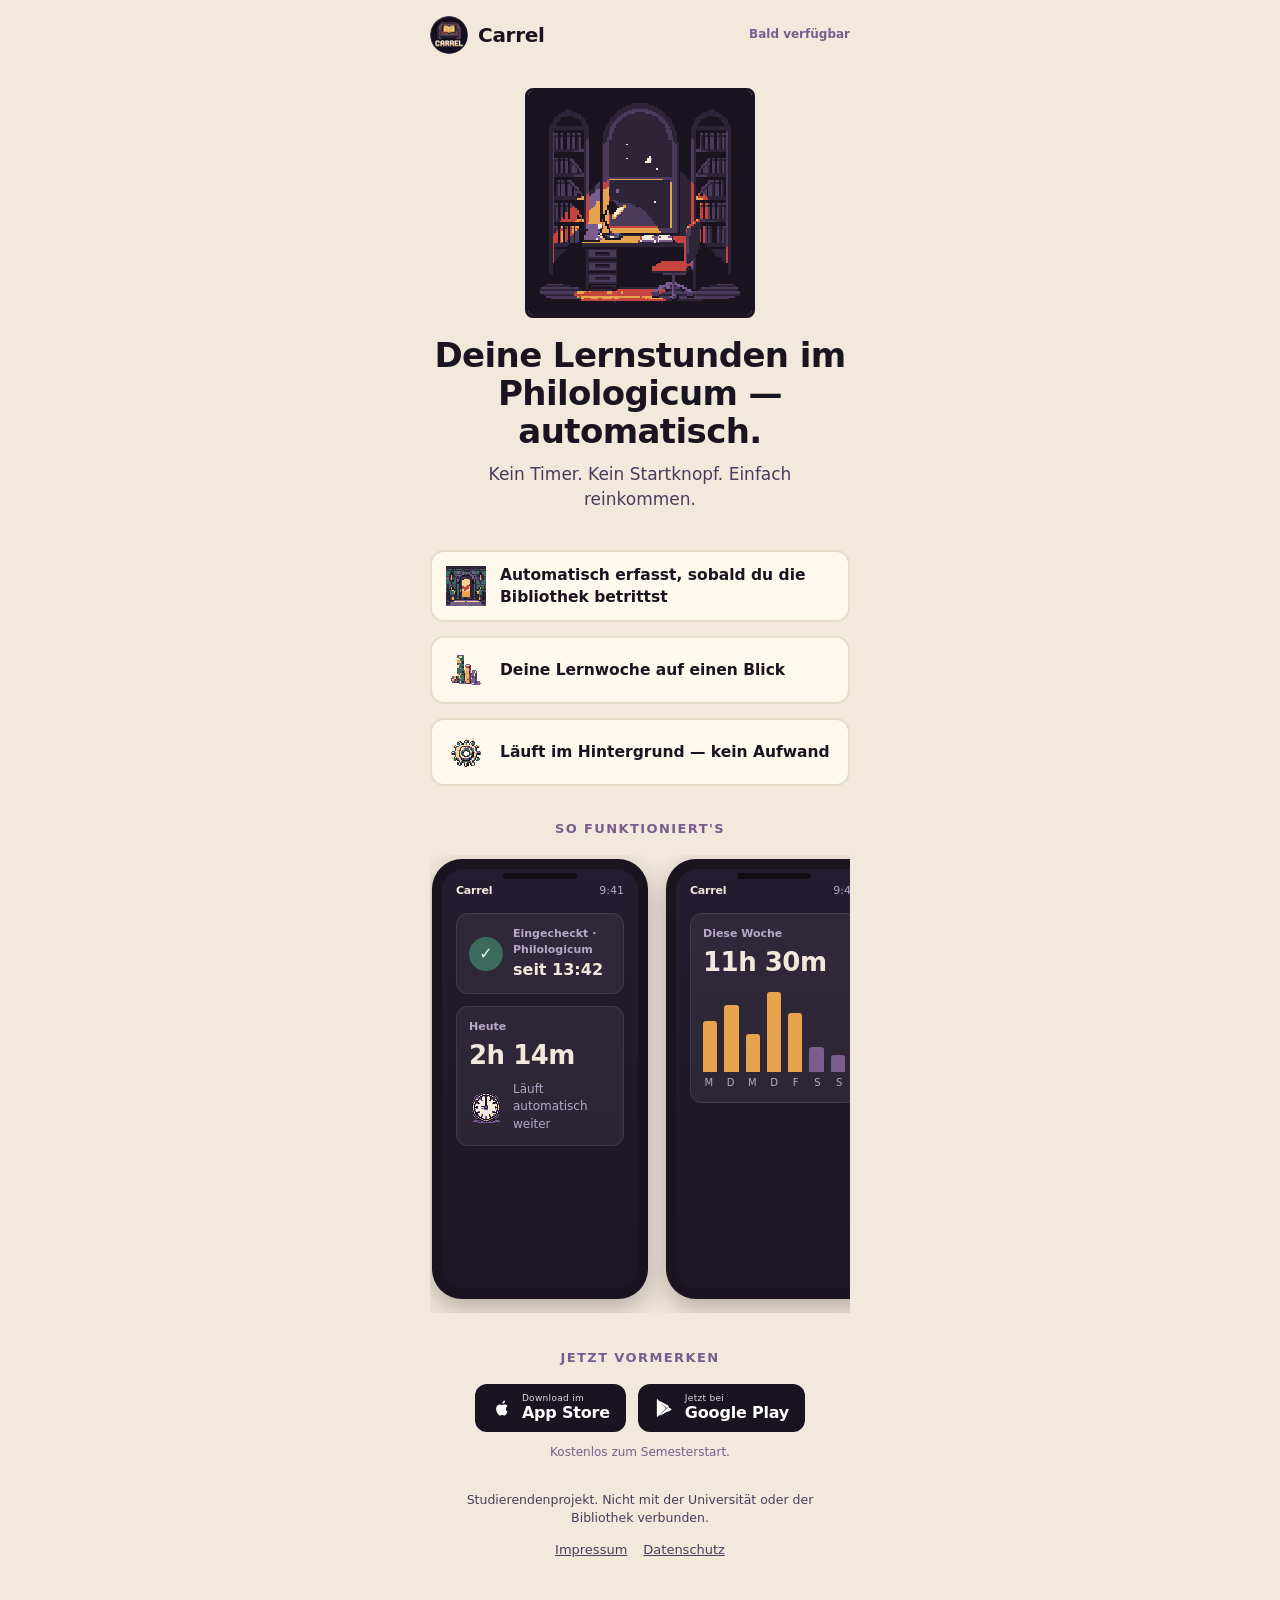
==== index.html @ 74a17eed "Carrel pretotype landing page" ====
<!DOCTYPE html>
<html lang="de">
<head>
<meta charset="utf-8">
<meta name="viewport" content="width=device-width, initial-scale=1, viewport-fit=cover">
<meta name="description" content="Carrel — deine Bibliothek, smarter. Bald verfügbar.">
<meta name="robots" content="noindex"><!-- pretotype: keep out of search -->
<title>Carrel</title>
<link rel="icon" href="assets/img/logo.png">
<link rel="stylesheet" href="assets/css/styles.css">
</head>
<body>
  <div class="wrap">
    <header class="top">
      <img id="logo" class="pixel" src="assets/img/logo.png" alt="">
      <span class="name" id="appName">Carrel</span>
      <span class="tag">Bald verfügbar</span>
    </header>

    <section class="hero">
      <img id="hero-art" class="art pixel" src="assets/img/hero-a.png" alt="">
      <h1 id="headline">&nbsp;</h1>
      <p class="sub" id="sub">&nbsp;</p>
    </section>

    <section class="benefits" id="benefits" aria-label="Vorteile"></section>

    <section class="shots">
      <h2>So funktioniert's</h2>
      <div class="phones" id="phones"></div>
    </section>

    <section class="dl">
      <h2 id="dlHeading">Jetzt vormerken</h2>
      <div class="badges">
        <button class="badge" data-store="ios" type="button" aria-label="Download im App Store">
          <svg viewBox="0 0 24 24" aria-hidden="true"><path d="M16.4 12.7c0-2 1.6-2.9 1.7-3-1-1.4-2.4-1.6-2.9-1.6-1.2-.1-2.4.7-3 .7-.6 0-1.6-.7-2.6-.7-1.3 0-2.6.8-3.3 2-1.4 2.4-.4 6 1 8 .7 1 1.4 2 2.4 2 1 0 1.3-.6 2.5-.6s1.5.6 2.5.6 1.7-1 2.3-2c.7-1.1 1-2.2 1-2.3-.1 0-2-.8-2-3.1zM14.6 6.3c.5-.7.9-1.6.8-2.5-.8 0-1.7.5-2.3 1.2-.5.6-.9 1.5-.8 2.4.9 0 1.8-.4 2.3-1.1z"/></svg>
          <span class="t"><small>Download im</small><b>App Store</b></span>
        </button>
        <button class="badge" data-store="android" type="button" aria-label="Bei Google Play">
          <svg viewBox="0 0 24 24" aria-hidden="true"><path d="M3.6 2.3c-.3.2-.5.6-.5 1.1v17.2c0 .5.2.9.5 1.1l.1.1L13 12.5v-.2L3.7 2.2l-.1.1zm12.1 13.5-2.3-2.3v-.2l2.3-2.3.1.1 2.7 1.6c.8.4.8 1.2 0 1.7l-2.8 1.4zM14 12.5l2.4 2.4-9 5.1c-.5.3-1 .3-1.4 0l8-7.5zm0-.2-8-7.5c.4-.3.9-.3 1.4 0l9 5.1L14 12.3z"/></svg>
          <span class="t"><small>Jetzt bei</small><b>Google Play</b></span>
        </button>
      </div>
      <p class="note">Kostenlos zum Semesterstart.</p>
    </section>

    <section class="reveal" id="reveal" hidden aria-live="polite">
      <h2 id="revealHead">&nbsp;</h2>
      <p class="body" id="revealBody">&nbsp;</p>
      <form class="form" id="form" novalidate>
        <input type="email" id="email" name="email" inputmode="email" autocomplete="email" required placeholder="deine@uni-mail.de">
        <label class="optin"><input type="checkbox" id="optin" name="optin"><span id="optinLabel"></span></label>
        <div class="err" id="emailErr" role="alert"></div>
        <button type="submit" id="emailBtn">Benachrichtige mich</button>
      </form>
      <div class="thanks" id="thanks"></div>
    </section>

    <footer>
      <p class="disc" id="disc">&nbsp;</p>
      <p class="links"><a href="impressum.html">Impressum</a><a href="datenschutz.html">Datenschutz</a></p>
    </footer>
  </div>

  <script src="assets/js/config.js"></script>
  <script src="assets/js/app.js"></script>
</body>
</html>
---- assets/css/styles.css ----
/* Carrel landing — mobile-first, 9-colour flyer palette, pixel-crisp */
:root{
  --ink:#1A1420; --plum:#2D2438; --violet2:#4A3B5C; --violet:#7A5C8F;
  --green:#3A6B5C; --red:#C4453F; --amber:#E8A44C; --cream2:#F5D491; --paper:#F2E9DC;
  --radius:14px; --maxw:460px;
}
*{box-sizing:border-box;margin:0;padding:0}
html{-webkit-text-size-adjust:100%}
body{
  font-family:system-ui,-apple-system,"Segoe UI",Roboto,Helvetica,Arial,sans-serif;
  background:var(--paper); color:var(--ink);
  line-height:1.45; -webkit-font-smoothing:antialiased;
}
img{max-width:100%;display:block;image-rendering:pixelated;image-rendering:crisp-edges}
a{color:var(--violet2)}
.wrap{max-width:var(--maxw);margin:0 auto;padding:0 20px}
.pixel{image-rendering:pixelated}

/* header */
.top{display:flex;align-items:center;gap:10px;padding:16px 0}
.top img{width:38px;height:38px;image-rendering:auto;border-radius:50%}
.top .name{font-weight:800;font-size:20px;letter-spacing:-.3px}
.top .tag{margin-left:auto;font-size:12px;color:var(--violet);font-weight:600}

/* hero */
.hero{text-align:center;padding:14px 0 8px}
.hero .art{width:200px;height:200px;margin:4px auto 18px;border:3px solid var(--ink);border-radius:8px}
h1{font-size:30px;line-height:1.12;letter-spacing:-.6px;font-weight:800;margin-bottom:12px}
.hero .sub{font-size:17px;color:var(--violet2);max-width:22em;margin:0 auto}

/* benefits */
.benefits{margin:30px 0 8px;display:flex;flex-direction:column;gap:14px}
.benefit{display:flex;align-items:center;gap:14px;background:#fff8ec;border:2px solid #e7dcc7;border-radius:var(--radius);padding:12px 14px}
.benefit .ic{width:40px;height:40px;flex:0 0 40px}
.benefit .ic img{width:40px;height:40px}
.benefit p{font-size:15.5px;font-weight:600}

/* screenshots */
.shots{margin:34px 0 8px}
.shots h2, .dl h2{font-size:13px;text-transform:uppercase;letter-spacing:1.4px;color:var(--violet);font-weight:800;text-align:center;margin-bottom:16px}
.phones{display:flex;gap:18px;overflow-x:auto;scroll-snap-type:x mandatory;padding:4px 2px 14px;-webkit-overflow-scrolling:touch}
.phones::-webkit-scrollbar{height:0}
.phone{scroll-snap-align:center;flex:0 0 216px;width:216px;height:440px;background:var(--ink);border-radius:30px;padding:10px;box-shadow:0 10px 26px rgba(26,20,32,.28);position:relative}
.phone::before{content:"";position:absolute;top:14px;left:50%;transform:translateX(-50%);width:74px;height:6px;background:#000;border-radius:6px;opacity:.55}
.screen{width:100%;height:100%;background:linear-gradient(180deg,#241c30,#1c1626);border-radius:22px;overflow:hidden;color:var(--paper);display:flex;flex-direction:column}
.sbar{display:flex;align-items:center;justify-content:space-between;padding:14px 14px 6px;font-size:11px;color:#b6a9c9}
.sbar .app{font-weight:800;color:var(--paper);letter-spacing:-.2px}
.screen .body{padding:8px 14px 14px;display:flex;flex-direction:column;gap:12px;flex:1}
.card{background:rgba(255,255,255,.06);border:1px solid rgba(255,255,255,.09);border-radius:12px;padding:12px}
.card .lbl{font-size:11px;color:#b6a9c9;font-weight:600}
.card .big{font-size:26px;font-weight:800;letter-spacing:-.5px;margin-top:2px}
.pill{display:inline-flex;align-items:center;gap:6px;font-size:11px;font-weight:700;padding:3px 8px;border-radius:999px}
.pill.ok{background:rgba(58,107,92,.3);color:#8fd3b8}
.pill.full{background:rgba(196,69,63,.28);color:#f0a09b}
.chk{width:34px;height:34px;flex:0 0 34px;border-radius:50%;background:var(--green);display:flex;align-items:center;justify-content:center;color:#eafff5;font-weight:900}
.row{display:flex;align-items:center;gap:10px}
.spr{width:34px;height:34px;image-rendering:pixelated}
/* mini weekly bars */
.bars{display:flex;align-items:flex-end;gap:7px;height:84px;margin-top:6px}
.bars i{flex:1;background:var(--amber);border-radius:3px 3px 0 0;display:block}
.bars i.q{background:var(--violet)}
/* floor list */
.floor{display:flex;align-items:center;gap:10px;font-size:13px}
.floor .meter{flex:1;height:8px;background:rgba(255,255,255,.12);border-radius:4px;overflow:hidden}
.floor .meter span{display:block;height:100%;background:var(--green)}
.floor .meter span.hot{background:var(--red)}
.floor .n{font-size:11px;color:#b6a9c9;min-width:64px;text-align:right}
/* gauge (occupancy) */
.gauge{display:flex;flex-direction:column;align-items:center;gap:4px}
.gauge svg{width:120px;height:66px}
.gauge .g-val{font-size:22px;font-weight:800;margin-top:-6px}
.ic-gauge{width:40px;height:40px}

/* download / store badges */
.dl{margin:36px 0 10px;text-align:center}
.badges{display:flex;gap:12px;justify-content:center;flex-wrap:wrap}
.badge{display:flex;align-items:center;gap:9px;background:var(--ink);color:#fff;border:none;border-radius:12px;padding:10px 16px;min-width:150px;cursor:pointer;text-decoration:none;font-family:inherit}
.badge:active{transform:translateY(1px)}
.badge svg{width:22px;height:22px;flex:0 0 22px;fill:#fff}
.badge .t{text-align:left;line-height:1.1}
.badge .t small{display:block;font-size:9px;letter-spacing:.3px;opacity:.85}
.badge .t b{font-size:16px;font-weight:700;letter-spacing:-.2px}
.dl .note{margin-top:12px;font-size:12px;color:var(--violet)}

/* reveal + email */
.reveal{margin:26px 0;background:var(--plum);color:var(--paper);border-radius:18px;padding:24px 20px;text-align:center}
.reveal[hidden]{display:none}
.reveal h2{font-size:22px;font-weight:800;margin-bottom:8px;color:var(--paper);text-transform:none;letter-spacing:-.3px}
.reveal p.body{font-size:15px;color:#d8cce6;max-width:26em;margin:0 auto 16px}
.form{display:flex;flex-direction:column;gap:12px;max-width:340px;margin:0 auto;text-align:left}
.form input[type=email]{width:100%;padding:13px 14px;border-radius:10px;border:2px solid #5b4d70;background:#1f1830;color:var(--paper);font-size:16px;font-family:inherit}
.form input[type=email]::placeholder{color:#8a7ca0}
.form .optin{display:flex;gap:10px;align-items:flex-start;font-size:13px;color:#d8cce6}
.form .optin input{margin-top:2px;width:18px;height:18px;flex:0 0 18px}
.form button{background:var(--amber);color:var(--ink);border:none;border-radius:10px;padding:13px 16px;font-size:16px;font-weight:800;cursor:pointer;font-family:inherit}
.form button:active{transform:translateY(1px)}
.form .err{color:#f0a09b;font-size:13px;display:none}
.thanks{display:none;font-size:16px;font-weight:700;color:#8fd3b8;padding:8px 0}

/* footer */
footer{margin:30px 0 40px;text-align:center;color:var(--violet2)}
footer .disc{font-size:12.5px;max-width:30em;margin:0 auto 10px}
footer .links a{margin:0 8px;font-size:13px;color:var(--violet2);text-decoration:underline}

@media (min-width:520px){
  h1{font-size:34px}
  .hero .art{width:230px;height:230px}
}
@media (prefers-reduced-motion:reduce){*{scroll-behavior:auto!important;transition:none!important}}

/* legal pages */
.legal{padding:8px 0 40px}
.legal h1{font-size:24px;margin:14px 0 16px}
.legal h2{font-size:16px;margin:20px 0 6px;color:var(--violet2)}
.legal p,.legal li{font-size:14px;color:var(--violet2);margin-bottom:8px}
.legal ul{padding-left:20px}
.legal .back{display:inline-block;margin:16px 0;font-size:14px}
.legal .ph{background:#f6ecd8;border:1px dashed #c9b58f;border-radius:4px;padding:0 4px}
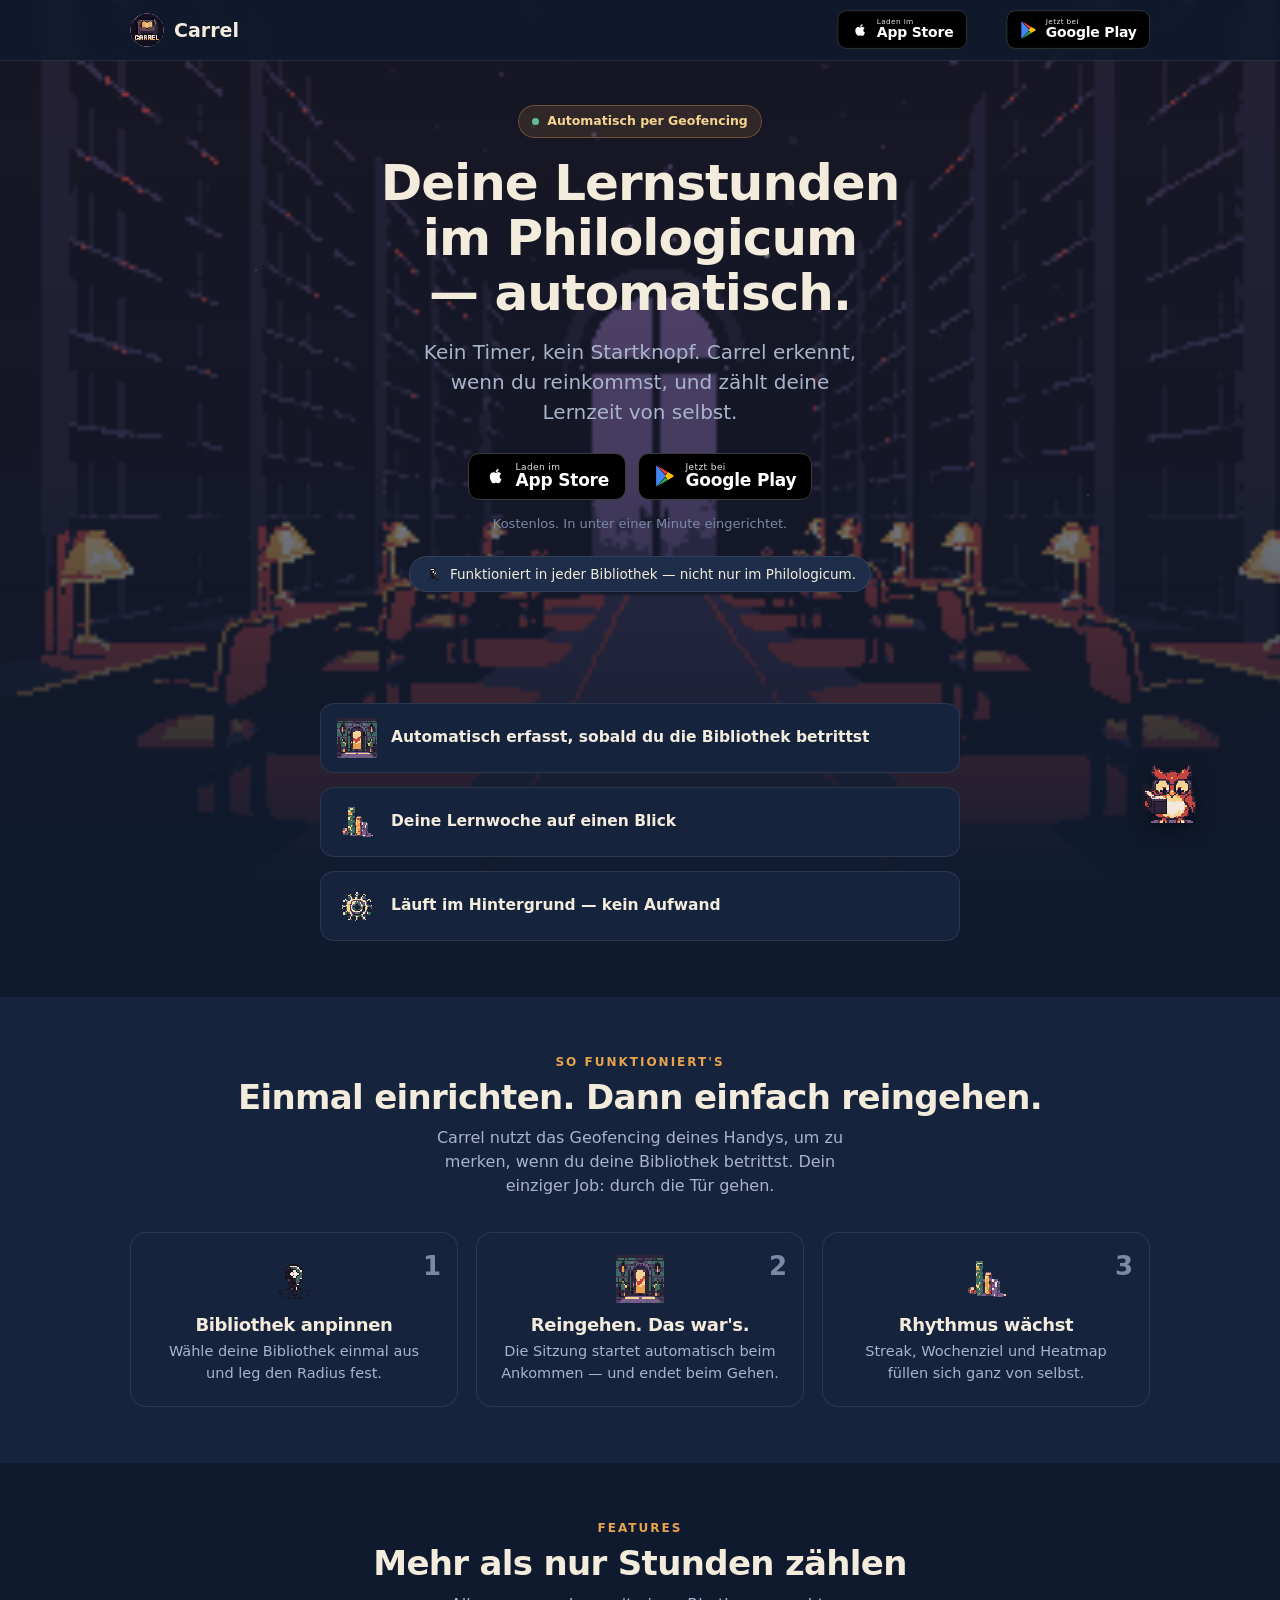
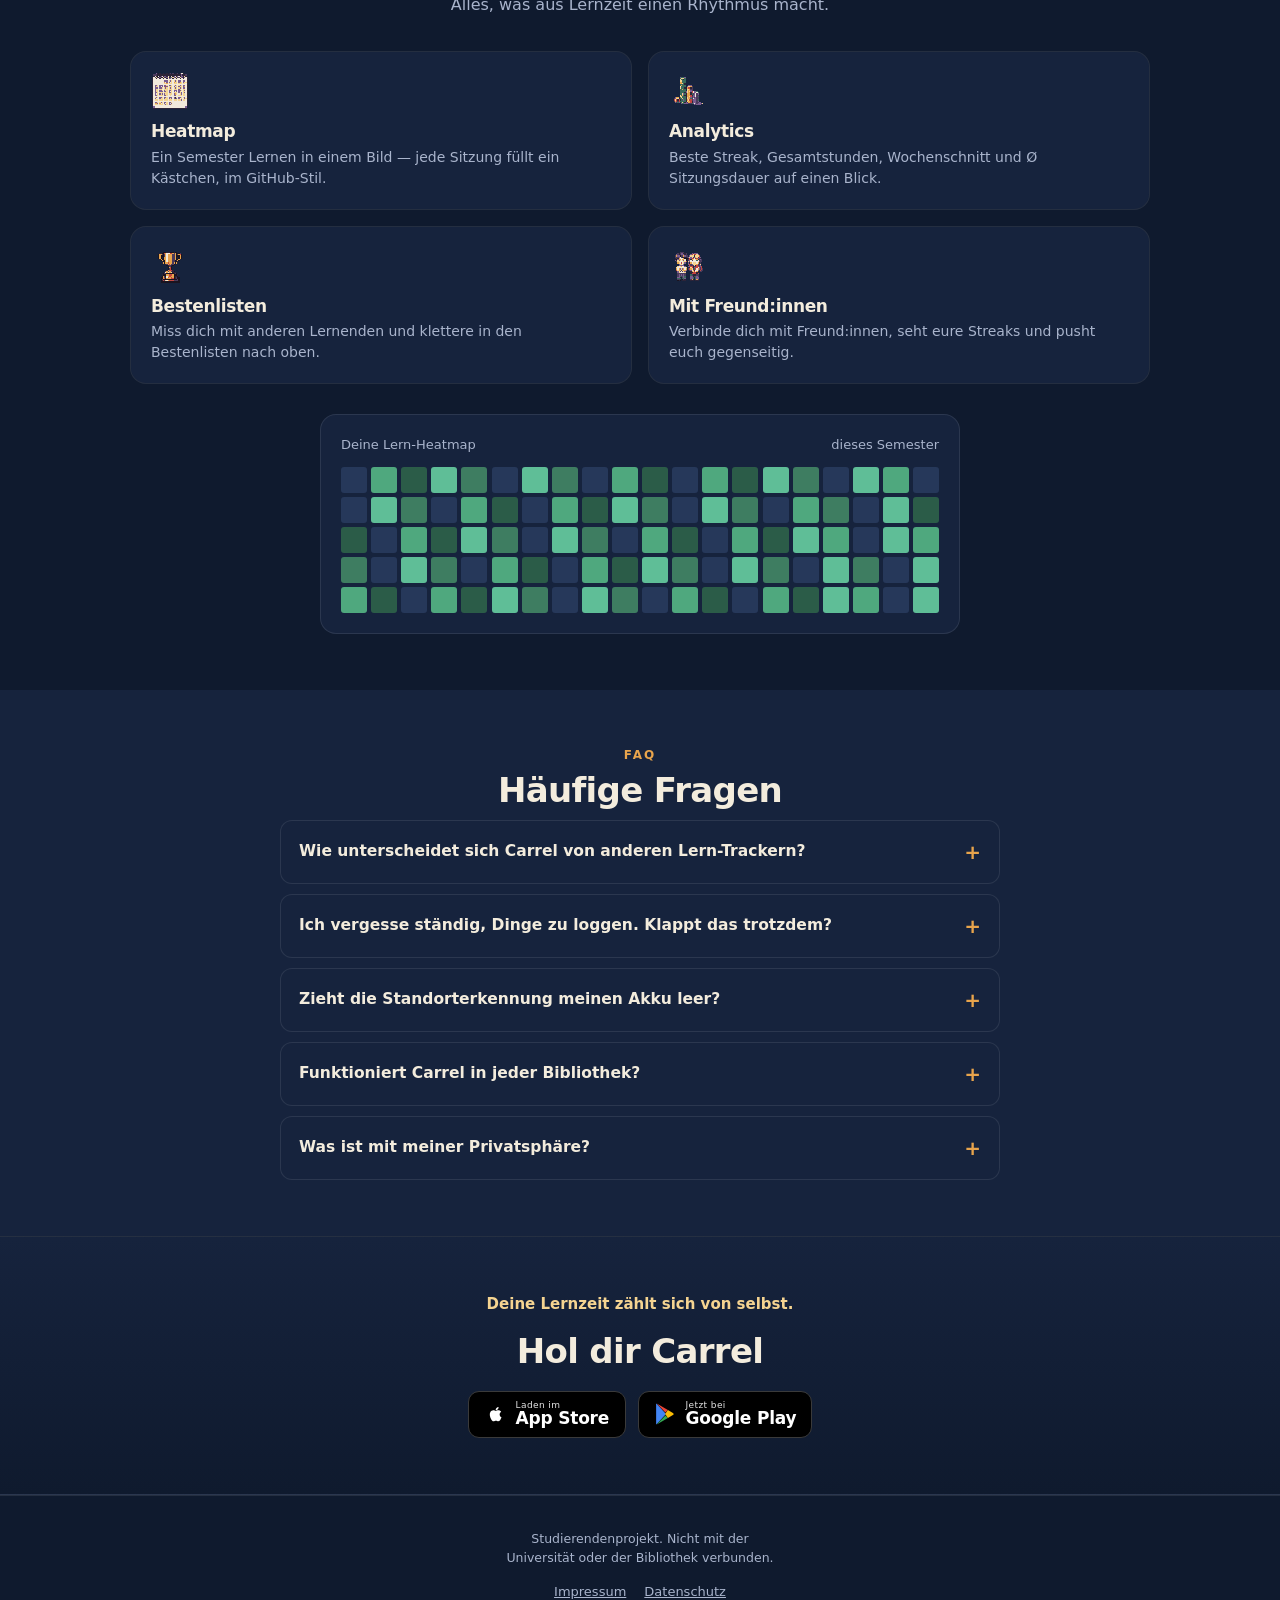
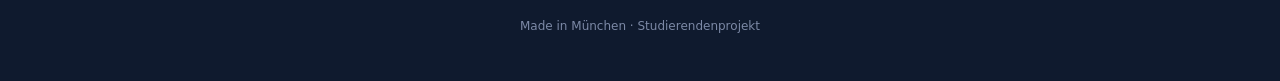
==== commit 5e3254ee: "update carrel page" ====
--- a/index.html
+++ b/index.html
@@ -3,64 +3,91 @@
 <head>
 <meta charset="utf-8">
 <meta name="viewport" content="width=device-width, initial-scale=1, viewport-fit=cover">
-<meta name="description" content="Carrel — deine Bibliothek, smarter. Bald verfügbar.">
-<meta name="robots" content="noindex"><!-- pretotype: keep out of search -->
-<title>Carrel</title>
+<meta name="description" content="Carrel — deine Lernzeit zählt sich von selbst. Automatisch per Geofencing, in jeder Bibliothek.">
+<meta name="theme-color" content="#0F1A2E">
+<meta name="robots" content="noindex">
+<title>Carrel — deine Lernzeit zählt sich von selbst</title>
 <link rel="icon" href="assets/img/logo.png">
 <link rel="stylesheet" href="assets/css/styles.css">
 </head>
 <body>
-  <div class="wrap">
-    <header class="top">
-      <img id="logo" class="pixel" src="assets/img/logo.png" alt="">
-      <span class="name" id="appName">Carrel</span>
-      <span class="tag">Bald verfügbar</span>
-    </header>
+  <nav class="nav">
+    <div class="nav-inner wrap">
+      <a class="brand" href="#top"><img id="logo" class="pixel" src="assets/img/logo.png" alt=""><span id="appName">Carrel</span></a>
+      <div class="badges"></div>
+    </div>
+  </nav>
 
-    <section class="hero">
-      <img id="hero-art" class="art pixel" src="assets/img/hero-a.png" alt="">
+  <main>
+  <header class="hero" id="top">
+    <div class="hero-bg"><img id="hero-bg-img" src="assets/img/philo-hero.png" alt=""></div>
+    <div class="stars"></div>
+    <img id="owl" class="owl pixel" src="assets/img/owl-anim.png" alt="">
+    <div class="hero-inner">
+      <span class="pill"><span class="dot"></span>Automatisch per Geofencing</span>
       <h1 id="headline">&nbsp;</h1>
       <p class="sub" id="sub">&nbsp;</p>
-    </section>
+      <div class="badges"></div>
+      <p class="dlnote" id="dlnote"></p>
+      <p class="everylib"><img class="pixel" src="assets/img/ic-geofence.png" alt=""><span id="everylib"></span></p>
+    </div>
+  </header>
 
-    <section class="benefits" id="benefits" aria-label="Vorteile"></section>
+  <section class="sec"><div class="wrap">
+    <div class="benefits" id="benefits"></div>
+  </div></section>
 
-    <section class="shots">
-      <h2>So funktioniert's</h2>
-      <div class="phones" id="phones"></div>
-    </section>
+  <section class="sec" style="background:var(--navy2)"><div class="wrap">
+    <p class="kicker">So funktioniert's</p>
+    <h2 id="howHead"></h2>
+    <p class="lead" id="howSub"></p>
+    <div class="steps" id="howSteps"></div>
+  </div></section>
 
-    <section class="dl">
-      <h2 id="dlHeading">Jetzt vormerken</h2>
-      <div class="badges">
-        <button class="badge" data-store="ios" type="button" aria-label="Download im App Store">
-          <svg viewBox="0 0 24 24" aria-hidden="true"><path d="M16.4 12.7c0-2 1.6-2.9 1.7-3-1-1.4-2.4-1.6-2.9-1.6-1.2-.1-2.4.7-3 .7-.6 0-1.6-.7-2.6-.7-1.3 0-2.6.8-3.3 2-1.4 2.4-.4 6 1 8 .7 1 1.4 2 2.4 2 1 0 1.3-.6 2.5-.6s1.5.6 2.5.6 1.7-1 2.3-2c.7-1.1 1-2.2 1-2.3-.1 0-2-.8-2-3.1zM14.6 6.3c.5-.7.9-1.6.8-2.5-.8 0-1.7.5-2.3 1.2-.5.6-.9 1.5-.8 2.4.9 0 1.8-.4 2.3-1.1z"/></svg>
-          <span class="t"><small>Download im</small><b>App Store</b></span>
-        </button>
-        <button class="badge" data-store="android" type="button" aria-label="Bei Google Play">
-          <svg viewBox="0 0 24 24" aria-hidden="true"><path d="M3.6 2.3c-.3.2-.5.6-.5 1.1v17.2c0 .5.2.9.5 1.1l.1.1L13 12.5v-.2L3.7 2.2l-.1.1zm12.1 13.5-2.3-2.3v-.2l2.3-2.3.1.1 2.7 1.6c.8.4.8 1.2 0 1.7l-2.8 1.4zM14 12.5l2.4 2.4-9 5.1c-.5.3-1 .3-1.4 0l8-7.5zm0-.2-8-7.5c.4-.3.9-.3 1.4 0l9 5.1L14 12.3z"/></svg>
-          <span class="t"><small>Jetzt bei</small><b>Google Play</b></span>
-        </button>
-      </div>
-      <p class="note">Kostenlos zum Semesterstart.</p>
-    </section>
+  <section class="sec"><div class="wrap">
+    <p class="kicker">Features</p>
+    <h2 id="featHead"></h2>
+    <p class="lead" id="featSub"></p>
+    <div class="feature-grid" id="featGrid"></div>
+    <div class="heatmap reveal-up">
+      <div class="hm-t"><span>Deine Lern-Heatmap</span><span>dieses Semester</span></div>
+      <div class="hm-grid" id="hmGrid"></div>
+    </div>
+  </div></section>
 
-    <section class="reveal" id="reveal" hidden aria-live="polite">
-      <h2 id="revealHead">&nbsp;</h2>
-      <p class="body" id="revealBody">&nbsp;</p>
+  <section class="sec" style="background:var(--navy2)"><div class="wrap">
+    <p class="kicker">FAQ</p>
+    <h2 id="faqHead"></h2>
+    <div class="faq-list" id="faqList"></div>
+  </div></section>
+
+  <section class="sec cta"><div class="wrap">
+    <p class="tag" id="ctaTag"></p>
+    <h2 id="ctaHead"></h2>
+    <div class="badges" style="margin-top:20px"></div>
+  </div></section>
+  </main>
+
+  <footer><div class="wrap">
+    <p class="disc" id="disc"></p>
+    <p class="links"><a href="impressum.html">Impressum</a><a href="datenschutz.html">Datenschutz</a></p>
+    <p class="built">Made in München · Studierendenprojekt</p>
+  </div></footer>
+
+  <div class="modal" id="modal" aria-hidden="true" role="dialog" aria-modal="true" aria-labelledby="revealHead" aria-describedby="revealBody">
+    <div class="card">
+      <button type="button" class="x" data-close aria-label="Schließen">✕</button>
+      <img id="m-owl" class="m-owl pixel" src="assets/img/owl-mascot.png" alt="">
+      <h2 id="revealHead"></h2>
+      <p class="body" id="revealBody"></p>
       <form class="form" id="form" novalidate>
-        <input type="email" id="email" name="email" inputmode="email" autocomplete="email" required placeholder="deine@uni-mail.de">
-        <label class="optin"><input type="checkbox" id="optin" name="optin"><span id="optinLabel"></span></label>
+        <input type="email" id="email" name="email" inputmode="email" autocomplete="email" required aria-label="E-Mail-Adresse" placeholder="deine@uni-mail.de">
+        <label class="optin"><input type="checkbox" id="optin"><span id="optinLabel"></span></label>
         <div class="err" id="emailErr" role="alert"></div>
-        <button type="submit" id="emailBtn">Benachrichtige mich</button>
+        <button type="submit" class="submit" id="emailBtn">Benachrichtige mich</button>
       </form>
       <div class="thanks" id="thanks"></div>
-    </section>
-
-    <footer>
-      <p class="disc" id="disc">&nbsp;</p>
-      <p class="links"><a href="impressum.html">Impressum</a><a href="datenschutz.html">Datenschutz</a></p>
-    </footer>
+    </div>
   </div>
 
   <script src="assets/js/config.js"></script>
--- a/assets/css/styles.css
+++ b/assets/css/styles.css
@@ -1,118 +1,157 @@
-/* Carrel landing — mobile-first, 9-colour flyer palette, pixel-crisp */
+/* Carrel landing — dark navy, warm lamplight accents, pixel-crisp, mobile-first */
 :root{
-  --ink:#1A1420; --plum:#2D2438; --violet2:#4A3B5C; --violet:#7A5C8F;
-  --green:#3A6B5C; --red:#C4453F; --amber:#E8A44C; --cream2:#F5D491; --paper:#F2E9DC;
-  --radius:14px; --maxw:460px;
+  --navy:#0F1A2E; --navy2:#16233D; --navy3:#1E2E4A; --navy4:#26385A;
+  --line:rgba(255,255,255,.09);
+  --ink:#F3ECDD; --muted:#A9B4CC; --faint:#7C89A6;
+  --amber:#E8A44C; --amber2:#F5D491; --green:#5FBE97; --red:#E8756E; --violet:#B79BD0;
+  --maxw:1060px; --radius:16px;
+  --shadow:0 14px 40px rgba(0,0,0,.35);
 }
 *{box-sizing:border-box;margin:0;padding:0}
-html{-webkit-text-size-adjust:100%}
+html{-webkit-text-size-adjust:100%;scroll-behavior:smooth}
 body{
   font-family:system-ui,-apple-system,"Segoe UI",Roboto,Helvetica,Arial,sans-serif;
-  background:var(--paper); color:var(--ink);
-  line-height:1.45; -webkit-font-smoothing:antialiased;
+  background:var(--navy); color:var(--ink); line-height:1.5; -webkit-font-smoothing:antialiased;
+  overflow-x:hidden;
 }
-img{max-width:100%;display:block;image-rendering:pixelated;image-rendering:crisp-edges}
-a{color:var(--violet2)}
-.wrap{max-width:var(--maxw);margin:0 auto;padding:0 20px}
-.pixel{image-rendering:pixelated}
+img{max-width:100%;display:block}
+.pixel{image-rendering:pixelated;image-rendering:crisp-edges}
+a{color:var(--amber2);text-decoration:none}
+.wrap{width:100%;max-width:var(--maxw);margin:0 auto;padding:0 20px}
+h1,h2,h3{letter-spacing:-.02em;line-height:1.1}
+section{position:relative}
 
-/* header */
-.top{display:flex;align-items:center;gap:10px;padding:16px 0}
-.top img{width:38px;height:38px;image-rendering:auto;border-radius:50%}
-.top .name{font-weight:800;font-size:20px;letter-spacing:-.3px}
-.top .tag{margin-left:auto;font-size:12px;color:var(--violet);font-weight:600}
+/* scroll reveal */
+.reveal-up{opacity:0;transform:translateY(18px);transition:opacity .6s ease,transform .6s ease}
+.reveal-up.in{opacity:1;transform:none}
+@media (prefers-reduced-motion:reduce){*{animation:none!important;transition:none!important;scroll-behavior:auto!important}.reveal-up{opacity:1;transform:none}.hm-grid i{opacity:1;transform:none}}
 
-/* hero */
-.hero{text-align:center;padding:14px 0 8px}
-.hero .art{width:200px;height:200px;margin:4px auto 18px;border:3px solid var(--ink);border-radius:8px}
-h1{font-size:30px;line-height:1.12;letter-spacing:-.6px;font-weight:800;margin-bottom:12px}
-.hero .sub{font-size:17px;color:var(--violet2);max-width:22em;margin:0 auto}
+/* ---------- nav ---------- */
+.nav{position:sticky;top:0;z-index:40;background:rgba(15,26,46,.82);backdrop-filter:blur(10px);border-bottom:1px solid var(--line)}
+.nav-inner{display:flex;align-items:center;gap:12px;height:60px}
+.brand{display:flex;align-items:center;gap:10px;color:var(--ink);font-weight:800;font-size:19px}
+.brand img{width:34px;height:34px;border-radius:50%}
+.nav .badges{margin-left:auto;display:flex;gap:8px}
+.nav .badge{transform:scale(.82);transform-origin:right center}
+@media(max-width:560px){.nav .badges{display:none}}
 
-/* benefits */
-.benefits{margin:30px 0 8px;display:flex;flex-direction:column;gap:14px}
-.benefit{display:flex;align-items:center;gap:14px;background:#fff8ec;border:2px solid #e7dcc7;border-radius:var(--radius);padding:12px 14px}
-.benefit .ic{width:40px;height:40px;flex:0 0 40px}
+/* ---------- store badges ---------- */
+.badges{display:flex;gap:12px;flex-wrap:wrap;justify-content:center}
+.badge{display:inline-flex;align-items:center;gap:10px;background:#000;color:#fff;border:1px solid #3a3a3a;
+  border-radius:11px;padding:9px 15px;min-width:158px;cursor:pointer;font-family:inherit;text-decoration:none;
+  transition:transform .15s ease,box-shadow .15s ease}
+.badge:hover{transform:translateY(-2px);box-shadow:0 10px 24px rgba(0,0,0,.4)}
+.badge:active{transform:translateY(0)}
+.badge .glyph{width:22px;height:26px;flex:0 0 22px}
+.badge .txt{text-align:left;line-height:1.05}
+.badge .txt small{display:block;font-size:9px;letter-spacing:.4px;opacity:.9;text-transform:none}
+.badge .txt b{font-size:17px;font-weight:600;letter-spacing:-.2px}
+
+/* ---------- hero ---------- */
+.hero{overflow:hidden;border-bottom:1px solid var(--line)}
+.hero-bg{position:absolute;inset:0;z-index:0}
+.hero-bg img{width:100%;height:100%;object-fit:cover;object-position:center;
+  animation:kenburns 26s ease-in-out infinite alternate}
+@keyframes kenburns{from{transform:scale(1.04)}to{transform:scale(1.14)}}
+.hero-bg::after{content:"";position:absolute;inset:0;
+  background:linear-gradient(180deg,rgba(15,26,46,.28) 0%,rgba(15,26,46,.5) 52%,var(--navy) 100%)}
+.stars{position:absolute;inset:0;z-index:1;pointer-events:none;opacity:.7;
+  background-image:radial-gradient(1.5px 1.5px at 20% 30%,#fff5,transparent),radial-gradient(1.5px 1.5px at 70% 20%,#fff6,transparent),radial-gradient(1px 1px at 45% 65%,#fff4,transparent),radial-gradient(1.5px 1.5px at 85% 55%,#fff5,transparent),radial-gradient(1px 1px at 32% 80%,#fff3,transparent);
+  animation:twinkle 5s ease-in-out infinite alternate}
+@keyframes twinkle{from{opacity:.4}to{opacity:.85}}
+.hero-inner{position:relative;z-index:2;text-align:center;padding:44px 20px 54px;max-width:760px;margin:0 auto}
+.pill{display:inline-flex;align-items:center;gap:8px;font-size:12.5px;font-weight:700;color:var(--amber2);
+  background:rgba(232,164,76,.12);border:1px solid rgba(232,164,76,.32);border-radius:999px;padding:6px 13px;margin-bottom:18px}
+.pill .dot{width:7px;height:7px;border-radius:50%;background:var(--green);box-shadow:0 0 0 0 rgba(95,190,151,.6);animation:ping 2s infinite}
+@keyframes ping{0%{box-shadow:0 0 0 0 rgba(95,190,151,.5)}70%{box-shadow:0 0 0 7px rgba(95,190,151,0)}100%{box-shadow:0 0 0 0 rgba(95,190,151,0)}}
+.hero h1{font-size:clamp(30px,7vw,50px);font-weight:800;margin-bottom:16px;text-wrap:balance}
+.hero .sub{font-size:clamp(16px,2.6vw,20px);color:var(--muted);max-width:34ch;margin:0 auto 26px}
+.hero .badges{margin-bottom:14px}
+.dlnote{font-size:13px;color:var(--faint);margin-bottom:22px}
+.everylib{display:inline-flex;align-items:center;gap:8px;font-size:13.5px;color:var(--ink);
+  background:var(--navy3);border:1px solid var(--line);border-radius:999px;padding:7px 14px}
+.everylib img{width:18px;height:18px}
+.owl{position:absolute;right:6%;bottom:8%;width:66px;z-index:2;animation:bob 3.6s ease-in-out infinite;filter:drop-shadow(0 6px 10px rgba(0,0,0,.5))}
+@keyframes bob{0%,100%{transform:translateY(0) rotate(-2deg)}50%{transform:translateY(-9px) rotate(2deg)}}
+@media(max-width:640px){.owl{width:48px;right:4%;bottom:auto;top:70px}}
+
+/* ---------- section shell ---------- */
+.sec{padding:56px 0}
+.sec h2{font-size:clamp(24px,4.5vw,34px);font-weight:800;text-align:center;margin-bottom:10px}
+.sec .lead{text-align:center;color:var(--muted);max-width:44ch;margin:0 auto 34px;font-size:16px}
+.kicker{text-align:center;text-transform:uppercase;letter-spacing:2px;font-size:12px;font-weight:800;color:var(--amber);margin-bottom:8px}
+
+/* variant benefits strip */
+.benefits{display:grid;gap:14px;grid-template-columns:1fr;max-width:640px;margin:0 auto}
+.benefit{display:flex;align-items:center;gap:14px;background:var(--navy2);border:1px solid var(--line);border-radius:14px;padding:14px 16px}
+.benefit .ic{width:40px;height:40px;flex:0 0 40px;display:flex;align-items:center;justify-content:center}
 .benefit .ic img{width:40px;height:40px}
-.benefit p{font-size:15.5px;font-weight:600}
+.benefit p{font-weight:600;font-size:15.5px}
+.ic-gauge{width:40px;height:22px}
 
-/* screenshots */
-.shots{margin:34px 0 8px}
-.shots h2, .dl h2{font-size:13px;text-transform:uppercase;letter-spacing:1.4px;color:var(--violet);font-weight:800;text-align:center;margin-bottom:16px}
-.phones{display:flex;gap:18px;overflow-x:auto;scroll-snap-type:x mandatory;padding:4px 2px 14px;-webkit-overflow-scrolling:touch}
-.phones::-webkit-scrollbar{height:0}
-.phone{scroll-snap-align:center;flex:0 0 216px;width:216px;height:440px;background:var(--ink);border-radius:30px;padding:10px;box-shadow:0 10px 26px rgba(26,20,32,.28);position:relative}
-.phone::before{content:"";position:absolute;top:14px;left:50%;transform:translateX(-50%);width:74px;height:6px;background:#000;border-radius:6px;opacity:.55}
-.screen{width:100%;height:100%;background:linear-gradient(180deg,#241c30,#1c1626);border-radius:22px;overflow:hidden;color:var(--paper);display:flex;flex-direction:column}
-.sbar{display:flex;align-items:center;justify-content:space-between;padding:14px 14px 6px;font-size:11px;color:#b6a9c9}
-.sbar .app{font-weight:800;color:var(--paper);letter-spacing:-.2px}
-.screen .body{padding:8px 14px 14px;display:flex;flex-direction:column;gap:12px;flex:1}
-.card{background:rgba(255,255,255,.06);border:1px solid rgba(255,255,255,.09);border-radius:12px;padding:12px}
-.card .lbl{font-size:11px;color:#b6a9c9;font-weight:600}
-.card .big{font-size:26px;font-weight:800;letter-spacing:-.5px;margin-top:2px}
-.pill{display:inline-flex;align-items:center;gap:6px;font-size:11px;font-weight:700;padding:3px 8px;border-radius:999px}
-.pill.ok{background:rgba(58,107,92,.3);color:#8fd3b8}
-.pill.full{background:rgba(196,69,63,.28);color:#f0a09b}
-.chk{width:34px;height:34px;flex:0 0 34px;border-radius:50%;background:var(--green);display:flex;align-items:center;justify-content:center;color:#eafff5;font-weight:900}
-.row{display:flex;align-items:center;gap:10px}
-.spr{width:34px;height:34px;image-rendering:pixelated}
-/* mini weekly bars */
-.bars{display:flex;align-items:flex-end;gap:7px;height:84px;margin-top:6px}
-.bars i{flex:1;background:var(--amber);border-radius:3px 3px 0 0;display:block}
-.bars i.q{background:var(--violet)}
-/* floor list */
-.floor{display:flex;align-items:center;gap:10px;font-size:13px}
-.floor .meter{flex:1;height:8px;background:rgba(255,255,255,.12);border-radius:4px;overflow:hidden}
-.floor .meter span{display:block;height:100%;background:var(--green)}
-.floor .meter span.hot{background:var(--red)}
-.floor .n{font-size:11px;color:#b6a9c9;min-width:64px;text-align:right}
-/* gauge (occupancy) */
-.gauge{display:flex;flex-direction:column;align-items:center;gap:4px}
-.gauge svg{width:120px;height:66px}
-.gauge .g-val{font-size:22px;font-weight:800;margin-top:-6px}
-.ic-gauge{width:40px;height:40px}
+/* how it works */
+.steps{display:grid;gap:18px;grid-template-columns:1fr}
+.step{background:var(--navy2);border:1px solid var(--line);border-radius:var(--radius);padding:22px;text-align:center;position:relative}
+.step .n{position:absolute;top:14px;right:16px;font-weight:800;color:var(--faint);font-size:26px}
+.step img{width:48px;height:48px;margin:0 auto 12px}
+.step h3{font-size:18px;margin-bottom:6px}
+.step p{color:var(--muted);font-size:14.5px}
+@media(min-width:760px){.steps{grid-template-columns:repeat(3,1fr)}}
 
-/* download / store badges */
-.dl{margin:36px 0 10px;text-align:center}
-.badges{display:flex;gap:12px;justify-content:center;flex-wrap:wrap}
-.badge{display:flex;align-items:center;gap:9px;background:var(--ink);color:#fff;border:none;border-radius:12px;padding:10px 16px;min-width:150px;cursor:pointer;text-decoration:none;font-family:inherit}
-.badge:active{transform:translateY(1px)}
-.badge svg{width:22px;height:22px;flex:0 0 22px;fill:#fff}
-.badge .t{text-align:left;line-height:1.1}
-.badge .t small{display:block;font-size:9px;letter-spacing:.3px;opacity:.85}
-.badge .t b{font-size:16px;font-weight:700;letter-spacing:-.2px}
-.dl .note{margin-top:12px;font-size:12px;color:var(--violet)}
+/* features */
+.feature-grid{display:grid;gap:16px;grid-template-columns:1fr 1fr}
+.feature{background:linear-gradient(180deg,var(--navy2),var(--navy2)) padding-box;border:1px solid var(--line);border-radius:var(--radius);padding:20px}
+.feature img{width:38px;height:38px;margin-bottom:12px}
+.feature h3{font-size:17px;margin-bottom:6px}
+.feature p{color:var(--muted);font-size:14px}
+@media(max-width:520px){.feature-grid{grid-template-columns:1fr}}
+/* github-style heatmap demo */
+.heatmap{max-width:640px;margin:30px auto 0;background:var(--navy2);border:1px solid var(--line);border-radius:var(--radius);padding:20px}
+.heatmap .hm-t{font-size:13px;color:var(--muted);margin-bottom:12px;display:flex;justify-content:space-between}
+.hm-grid{display:grid;grid-template-columns:repeat(20,1fr);gap:4px}
+.hm-grid i{aspect-ratio:1;border-radius:3px;background:var(--navy4);opacity:0;transform:scale(.4);animation:pop .5s forwards}
+@keyframes pop{to{opacity:1;transform:none}}
+.hm-grid i.l1{background:#2b5c48}.hm-grid i.l2{background:#3e7d61}.hm-grid i.l3{background:#4fa87e}.hm-grid i.l4{background:var(--green)}
 
-/* reveal + email */
-.reveal{margin:26px 0;background:var(--plum);color:var(--paper);border-radius:18px;padding:24px 20px;text-align:center}
-.reveal[hidden]{display:none}
-.reveal h2{font-size:22px;font-weight:800;margin-bottom:8px;color:var(--paper);text-transform:none;letter-spacing:-.3px}
-.reveal p.body{font-size:15px;color:#d8cce6;max-width:26em;margin:0 auto 16px}
-.form{display:flex;flex-direction:column;gap:12px;max-width:340px;margin:0 auto;text-align:left}
-.form input[type=email]{width:100%;padding:13px 14px;border-radius:10px;border:2px solid #5b4d70;background:#1f1830;color:var(--paper);font-size:16px;font-family:inherit}
-.form input[type=email]::placeholder{color:#8a7ca0}
-.form .optin{display:flex;gap:10px;align-items:flex-start;font-size:13px;color:#d8cce6}
-.form .optin input{margin-top:2px;width:18px;height:18px;flex:0 0 18px}
-.form button{background:var(--amber);color:var(--ink);border:none;border-radius:10px;padding:13px 16px;font-size:16px;font-weight:800;cursor:pointer;font-family:inherit}
-.form button:active{transform:translateY(1px)}
-.form .err{color:#f0a09b;font-size:13px;display:none}
-.thanks{display:none;font-size:16px;font-weight:700;color:#8fd3b8;padding:8px 0}
+/* faq */
+.faq-list{max-width:720px;margin:0 auto;display:flex;flex-direction:column;gap:10px}
+.qa{background:var(--navy2);border:1px solid var(--line);border-radius:12px;overflow:hidden}
+.qa button{width:100%;text-align:left;background:none;border:none;color:var(--ink);font:inherit;font-weight:700;font-size:15.5px;
+  padding:16px 18px;cursor:pointer;display:flex;justify-content:space-between;gap:12px;align-items:center}
+.qa .plus{color:var(--amber);font-size:20px;transition:transform .2s ease;flex:0 0 auto}
+.qa button[aria-expanded="true"] .plus{transform:rotate(45deg)}
+.qa .a{max-height:0;overflow:hidden;transition:max-height .3s ease}
+.qa .a p{padding:0 18px 16px;color:var(--muted);font-size:14.5px}
+
+/* cta band */
+.cta{background:linear-gradient(180deg,var(--navy2),var(--navy));border-top:1px solid var(--line);border-bottom:1px solid var(--line);text-align:center}
+.cta .tag{color:var(--amber2);font-weight:700;margin-bottom:18px;font-size:15px}
+
+/* reveal modal (fake door) */
+.modal{position:fixed;inset:0;z-index:80;display:none;align-items:center;justify-content:center;padding:20px;
+  background:rgba(6,11,22,.72);backdrop-filter:blur(4px)}
+.modal.open{display:flex;animation:fade .2s ease}
+@keyframes fade{from{opacity:0}to{opacity:1}}
+.modal .card{position:relative;background:var(--navy2);border:1px solid var(--line);border-radius:20px;box-shadow:var(--shadow);
+  max-width:400px;width:100%;padding:28px 24px;text-align:center;animation:rise .25s ease}
+@keyframes rise{from{transform:translateY(14px);opacity:.6}to{transform:none;opacity:1}}
+.modal .x{position:absolute;top:10px;right:10px;width:40px;height:40px;display:flex;align-items:center;justify-content:center;background:none;border:none;color:var(--muted);font-size:18px;line-height:1;cursor:pointer;border-radius:8px}
+.modal .x:hover{background:var(--navy3)}
+.modal img.m-owl{width:60px;margin:0 auto 10px}
+.modal h2{font-size:23px;margin-bottom:8px}
+.modal p.body{color:var(--muted);font-size:15px;margin-bottom:18px}
+.form{display:flex;flex-direction:column;gap:12px;text-align:left}
+.form input[type=email]{width:100%;padding:13px 14px;border-radius:11px;border:1px solid var(--navy4);background:var(--navy);color:var(--ink);font-size:16px;font-family:inherit}
+.form input[type=email]::placeholder{color:var(--faint)}
+.form .optin{display:flex;gap:10px;align-items:flex-start;font-size:13px;color:var(--muted)}
+.form .optin input{margin-top:2px;width:18px;height:18px;flex:0 0 18px;accent-color:var(--amber)}
+.form button.submit{background:var(--amber);color:#241a10;border:none;border-radius:11px;padding:13px;font-size:16px;font-weight:800;cursor:pointer;font-family:inherit;transition:filter .15s}
+.form button.submit:hover{filter:brightness(1.05)}
+.form .err{color:var(--red);font-size:13px;display:none}
+.thanks{display:none;font-size:16px;font-weight:700;color:var(--green);padding:6px 0}
 
 /* footer */
-footer{margin:30px 0 40px;text-align:center;color:var(--violet2)}
-footer .disc{font-size:12.5px;max-width:30em;margin:0 auto 10px}
-footer .links a{margin:0 8px;font-size:13px;color:var(--violet2);text-decoration:underline}
-
-@media (min-width:520px){
-  h1{font-size:34px}
-  .hero .art{width:230px;height:230px}
-}
-@media (prefers-reduced-motion:reduce){*{scroll-behavior:auto!important;transition:none!important}}
-
-/* legal pages */
-.legal{padding:8px 0 40px}
-.legal h1{font-size:24px;margin:14px 0 16px}
-.legal h2{font-size:16px;margin:20px 0 6px;color:var(--violet2)}
-.legal p,.legal li{font-size:14px;color:var(--violet2);margin-bottom:8px}
-.legal ul{padding-left:20px}
-.legal .back{display:inline-block;margin:16px 0;font-size:14px}
-.legal .ph{background:#f6ecd8;border:1px dashed #c9b58f;border-radius:4px;padding:0 4px}
+footer{padding:34px 0 46px;text-align:center;color:var(--faint);border-top:1px solid var(--line)}
+footer .disc{font-size:12.5px;max-width:36ch;margin:0 auto 12px;color:var(--muted)}
+footer .links a{margin:0 9px;font-size:13px;color:var(--muted);text-decoration:underline}
+footer .built{margin-top:14px;font-size:12px;color:var(--faint)}
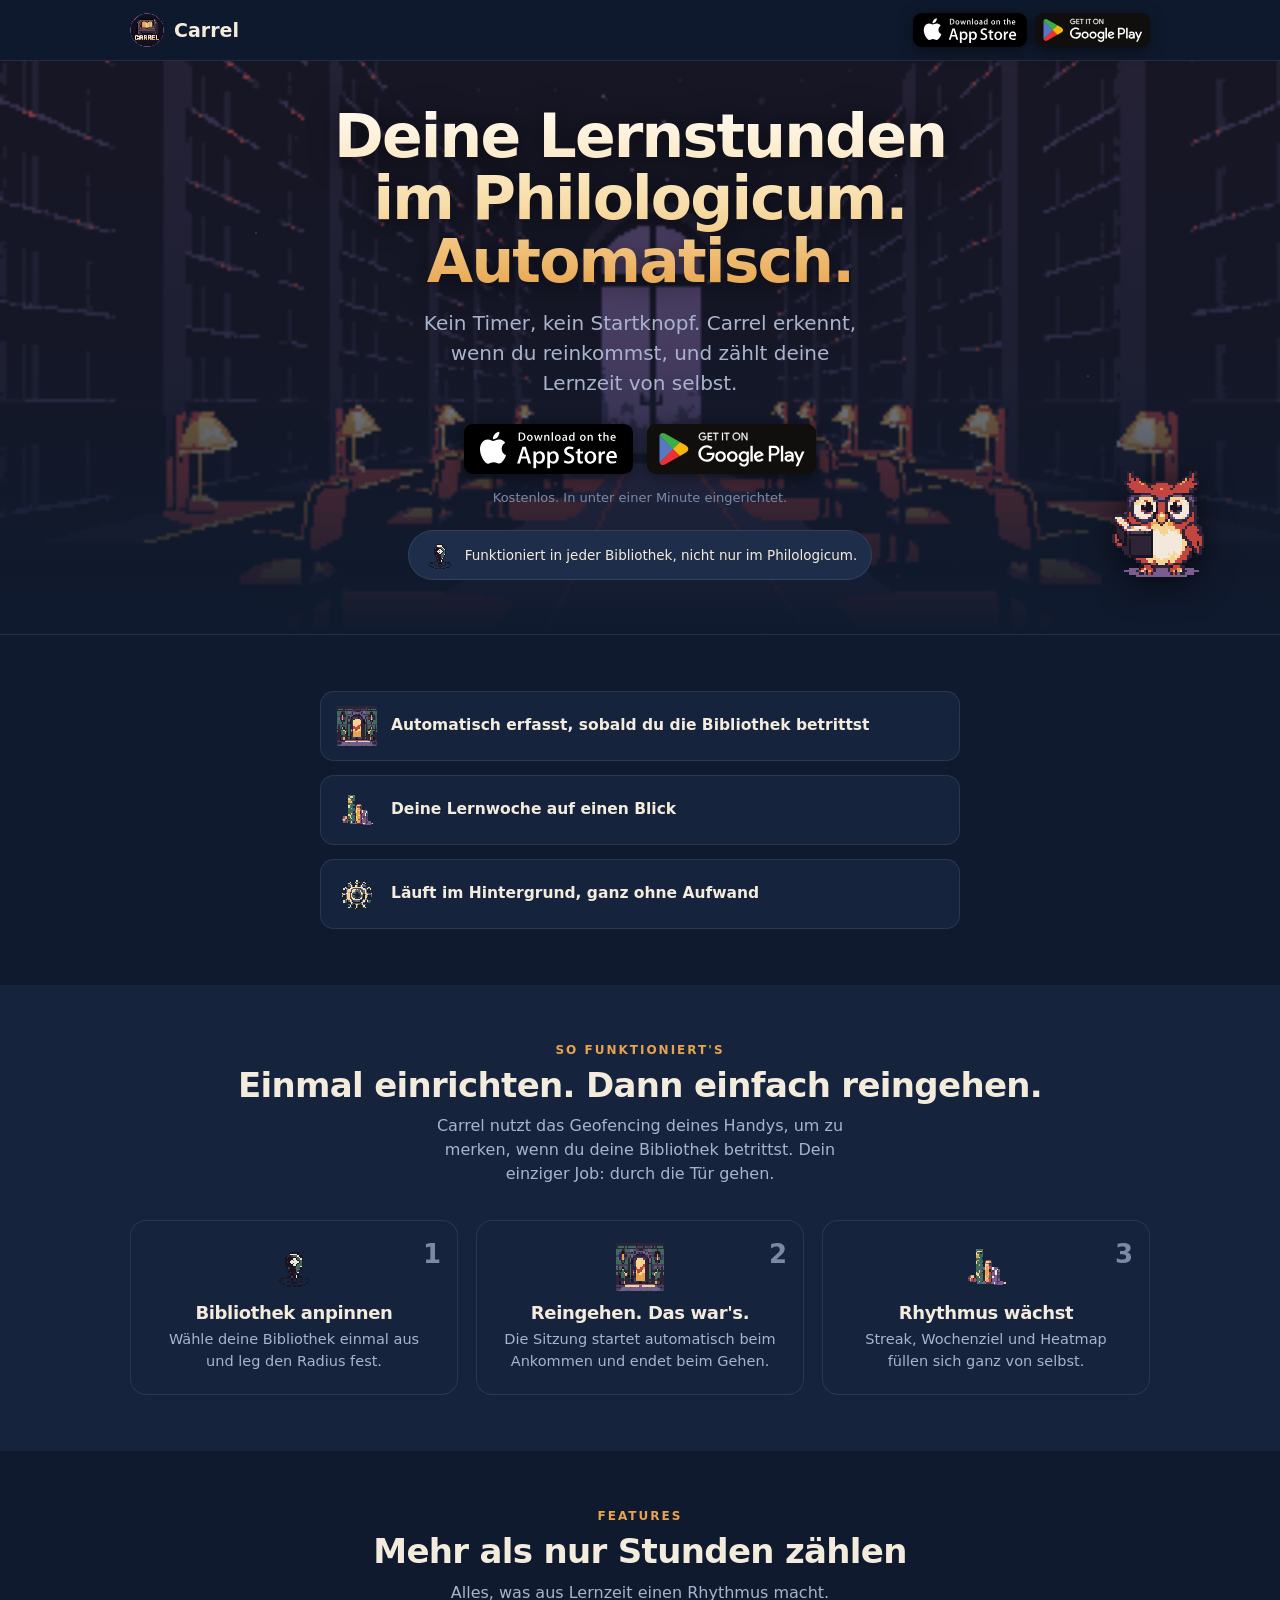
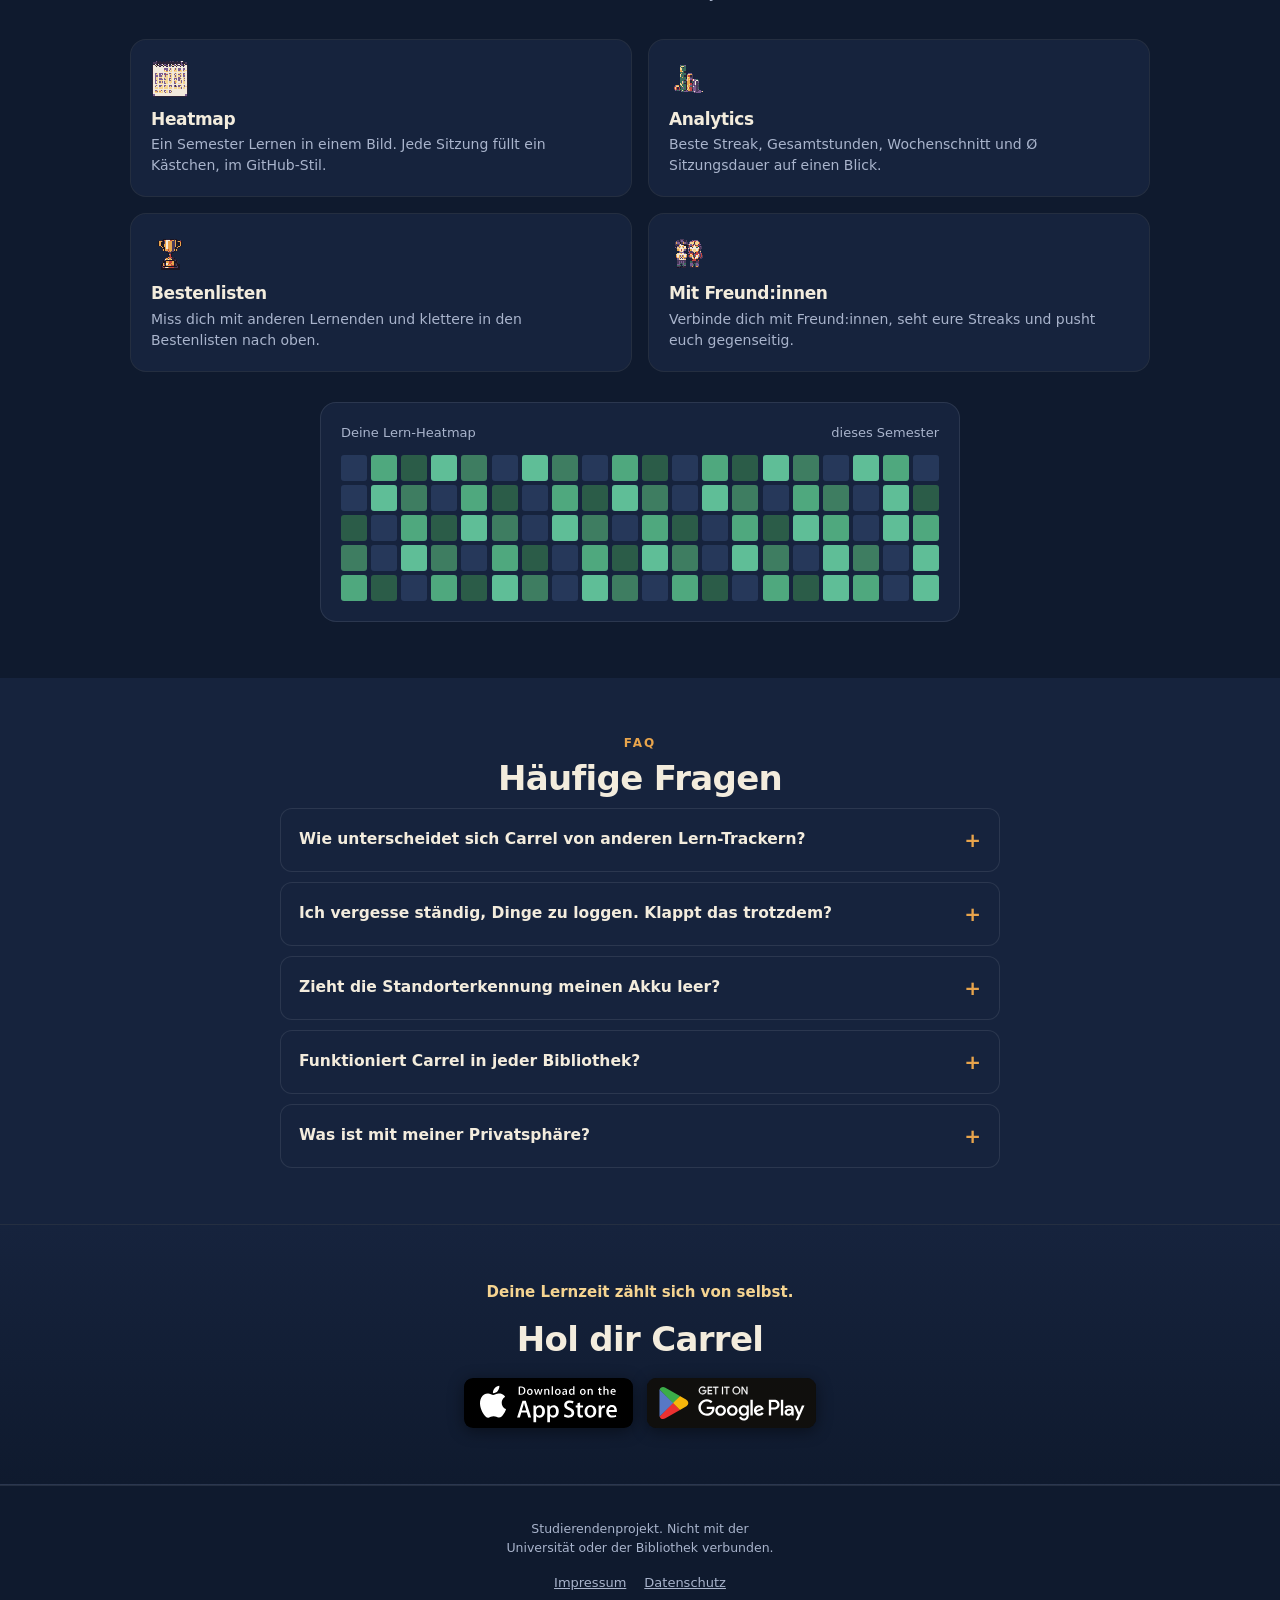
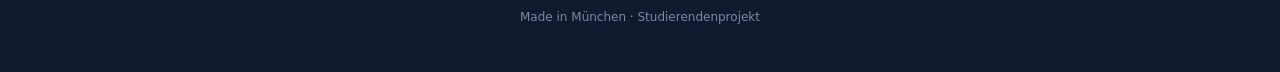
==== commit 92b0b0a1: "update carrel page" ====
--- a/index.html
+++ b/index.html
@@ -3,10 +3,10 @@
 <head>
 <meta charset="utf-8">
 <meta name="viewport" content="width=device-width, initial-scale=1, viewport-fit=cover">
-<meta name="description" content="Carrel — deine Lernzeit zählt sich von selbst. Automatisch per Geofencing, in jeder Bibliothek.">
+<meta name="description" content="Carrel · deine Lernzeit zählt sich von selbst. Automatisch, in jeder Bibliothek.">
 <meta name="theme-color" content="#0F1A2E">
 <meta name="robots" content="noindex">
-<title>Carrel — deine Lernzeit zählt sich von selbst</title>
+<title>Carrel · deine Lernzeit zählt sich von selbst</title>
 <link rel="icon" href="assets/img/logo.png">
 <link rel="stylesheet" href="assets/css/styles.css">
 </head>
@@ -24,7 +24,6 @@
     <div class="stars"></div>
     <img id="owl" class="owl pixel" src="assets/img/owl-anim.png" alt="">
     <div class="hero-inner">
-      <span class="pill"><span class="dot"></span>Automatisch per Geofencing</span>
       <h1 id="headline">&nbsp;</h1>
       <p class="sub" id="sub">&nbsp;</p>
       <div class="badges"></div>
--- a/assets/css/styles.css
+++ b/assets/css/styles.css
@@ -32,23 +32,19 @@
 .brand{display:flex;align-items:center;gap:10px;color:var(--ink);font-weight:800;font-size:19px}
 .brand img{width:34px;height:34px;border-radius:50%}
 .nav .badges{margin-left:auto;display:flex;gap:8px}
-.nav .badge{transform:scale(.82);transform-origin:right center}
+.nav .badge img{height:34px}
 @media(max-width:560px){.nav .badges{display:none}}
 
 /* ---------- store badges ---------- */
-.badges{display:flex;gap:12px;flex-wrap:wrap;justify-content:center}
-.badge{display:inline-flex;align-items:center;gap:10px;background:#000;color:#fff;border:1px solid #3a3a3a;
-  border-radius:11px;padding:9px 15px;min-width:158px;cursor:pointer;font-family:inherit;text-decoration:none;
-  transition:transform .15s ease,box-shadow .15s ease}
-.badge:hover{transform:translateY(-2px);box-shadow:0 10px 24px rgba(0,0,0,.4)}
+.badges{display:flex;gap:14px;flex-wrap:wrap;justify-content:center;align-items:center}
+.badge{display:inline-flex;padding:0;background:none;border:none;cursor:pointer;font-family:inherit;
+  border-radius:9px;transition:transform .15s ease,filter .15s ease}
+.badge:hover{transform:translateY(-2px);filter:brightness(1.07)}
 .badge:active{transform:translateY(0)}
-.badge .glyph{width:22px;height:26px;flex:0 0 22px}
-.badge .txt{text-align:left;line-height:1.05}
-.badge .txt small{display:block;font-size:9px;letter-spacing:.4px;opacity:.9;text-transform:none}
-.badge .txt b{font-size:17px;font-weight:600;letter-spacing:-.2px}
+.badge img{height:50px;width:auto;display:block;border-radius:9px;filter:drop-shadow(0 3px 8px rgba(0,0,0,.45))}
 
 /* ---------- hero ---------- */
-.hero{overflow:hidden;border-bottom:1px solid var(--line)}
+.hero{position:relative;overflow:hidden;border-bottom:1px solid var(--line)}
 .hero-bg{position:absolute;inset:0;z-index:0}
 .hero-bg img{width:100%;height:100%;object-fit:cover;object-position:center;
   animation:kenburns 26s ease-in-out infinite alternate}
@@ -64,16 +60,18 @@
   background:rgba(232,164,76,.12);border:1px solid rgba(232,164,76,.32);border-radius:999px;padding:6px 13px;margin-bottom:18px}
 .pill .dot{width:7px;height:7px;border-radius:50%;background:var(--green);box-shadow:0 0 0 0 rgba(95,190,151,.6);animation:ping 2s infinite}
 @keyframes ping{0%{box-shadow:0 0 0 0 rgba(95,190,151,.5)}70%{box-shadow:0 0 0 7px rgba(95,190,151,0)}100%{box-shadow:0 0 0 0 rgba(95,190,151,0)}}
-.hero h1{font-size:clamp(30px,7vw,50px);font-weight:800;margin-bottom:16px;text-wrap:balance}
+.hero h1{font-size:clamp(34px,8.5vw,60px);font-weight:900;letter-spacing:-.03em;line-height:1.04;margin-bottom:16px;text-wrap:balance;
+  background:linear-gradient(180deg,#FFFAF0 0%,#F7DCA6 55%,#E8A44C 100%);-webkit-background-clip:text;background-clip:text;-webkit-text-fill-color:transparent;color:transparent;
+  filter:drop-shadow(0 3px 14px rgba(0,0,0,.6))}
 .hero .sub{font-size:clamp(16px,2.6vw,20px);color:var(--muted);max-width:34ch;margin:0 auto 26px}
 .hero .badges{margin-bottom:14px}
 .dlnote{font-size:13px;color:var(--faint);margin-bottom:22px}
 .everylib{display:inline-flex;align-items:center;gap:8px;font-size:13.5px;color:var(--ink);
   background:var(--navy3);border:1px solid var(--line);border-radius:999px;padding:7px 14px}
-.everylib img{width:18px;height:18px}
-.owl{position:absolute;right:6%;bottom:8%;width:66px;z-index:2;animation:bob 3.6s ease-in-out infinite;filter:drop-shadow(0 6px 10px rgba(0,0,0,.5))}
+.everylib img{width:34px;height:34px;flex:0 0 34px}
+.owl{position:absolute;right:5%;bottom:9%;width:116px;z-index:2;animation:bob 3.6s ease-in-out infinite;filter:drop-shadow(0 8px 16px rgba(0,0,0,.6))}
 @keyframes bob{0%,100%{transform:translateY(0) rotate(-2deg)}50%{transform:translateY(-9px) rotate(2deg)}}
-@media(max-width:640px){.owl{width:48px;right:4%;bottom:auto;top:70px}}
+@media(max-width:640px){.owl{width:66px;right:0;bottom:auto;top:63px}}
 
 /* ---------- section shell ---------- */
 .sec{padding:56px 0}
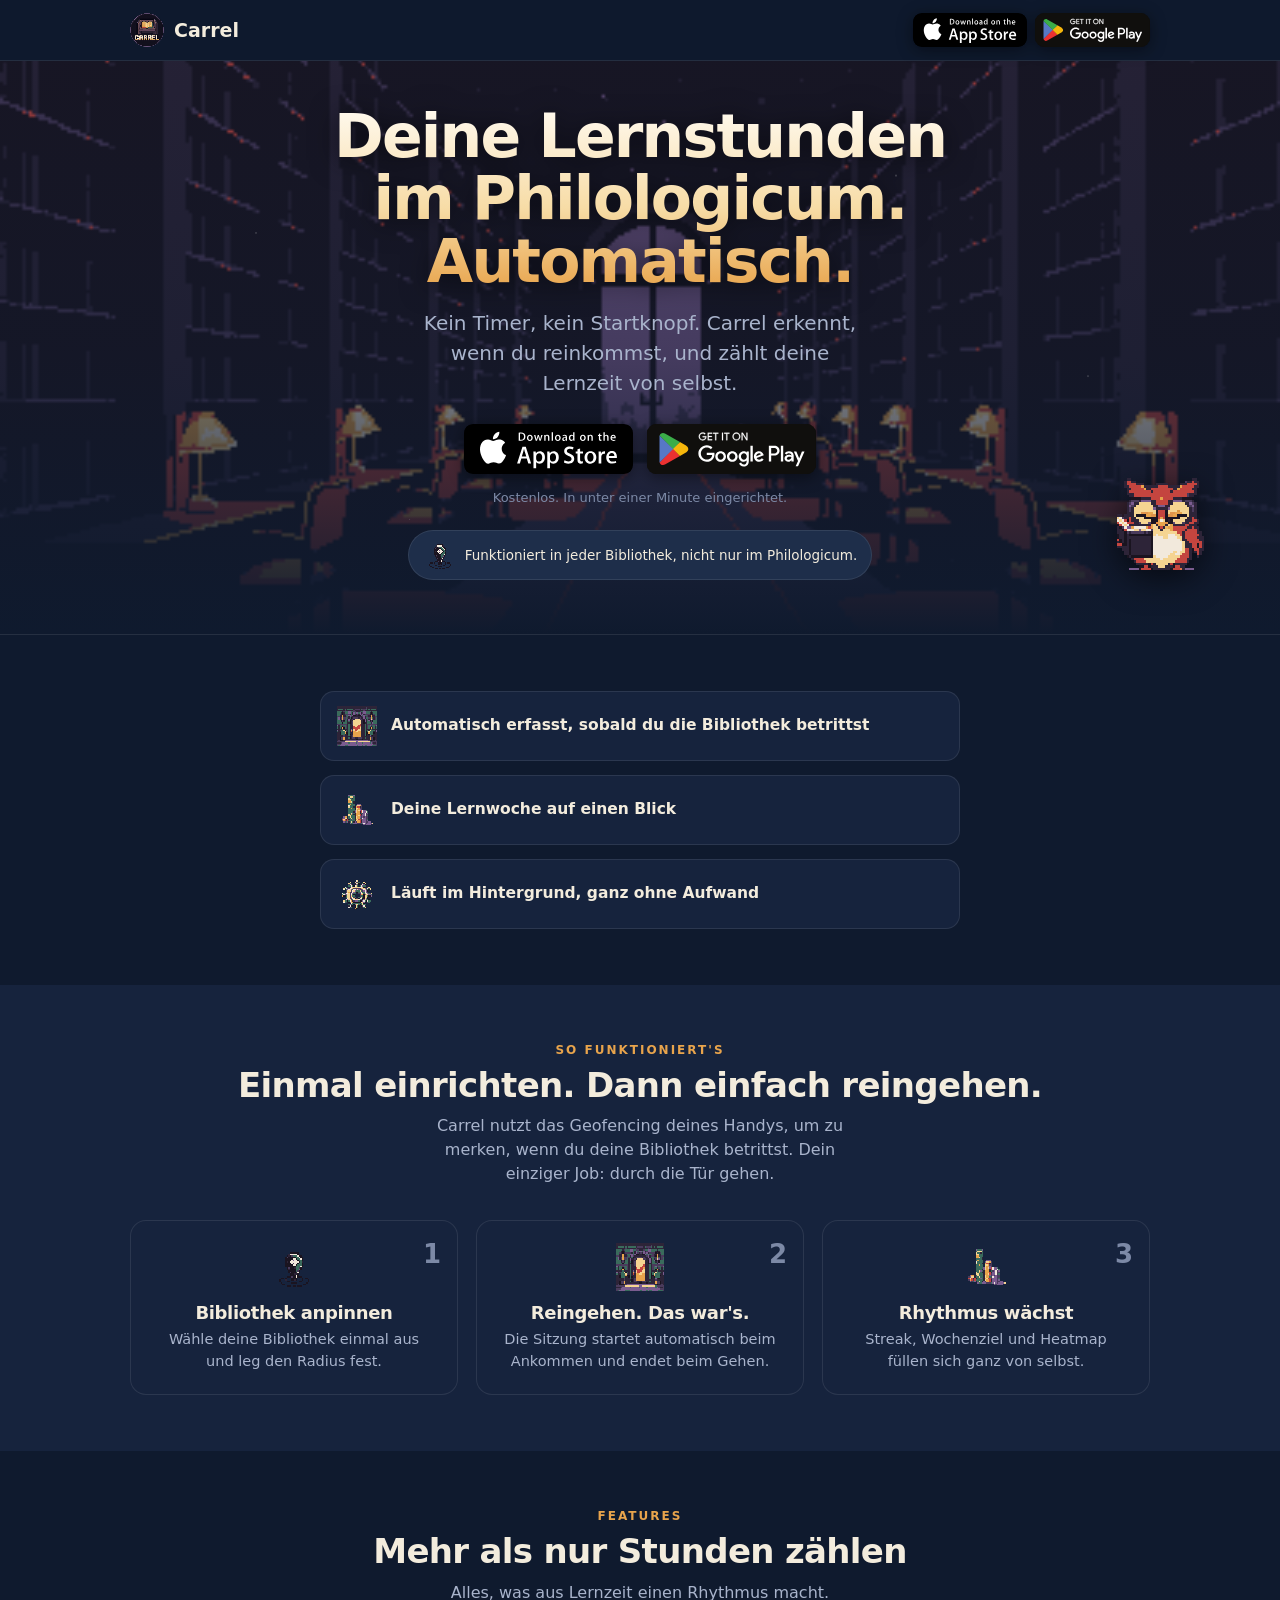
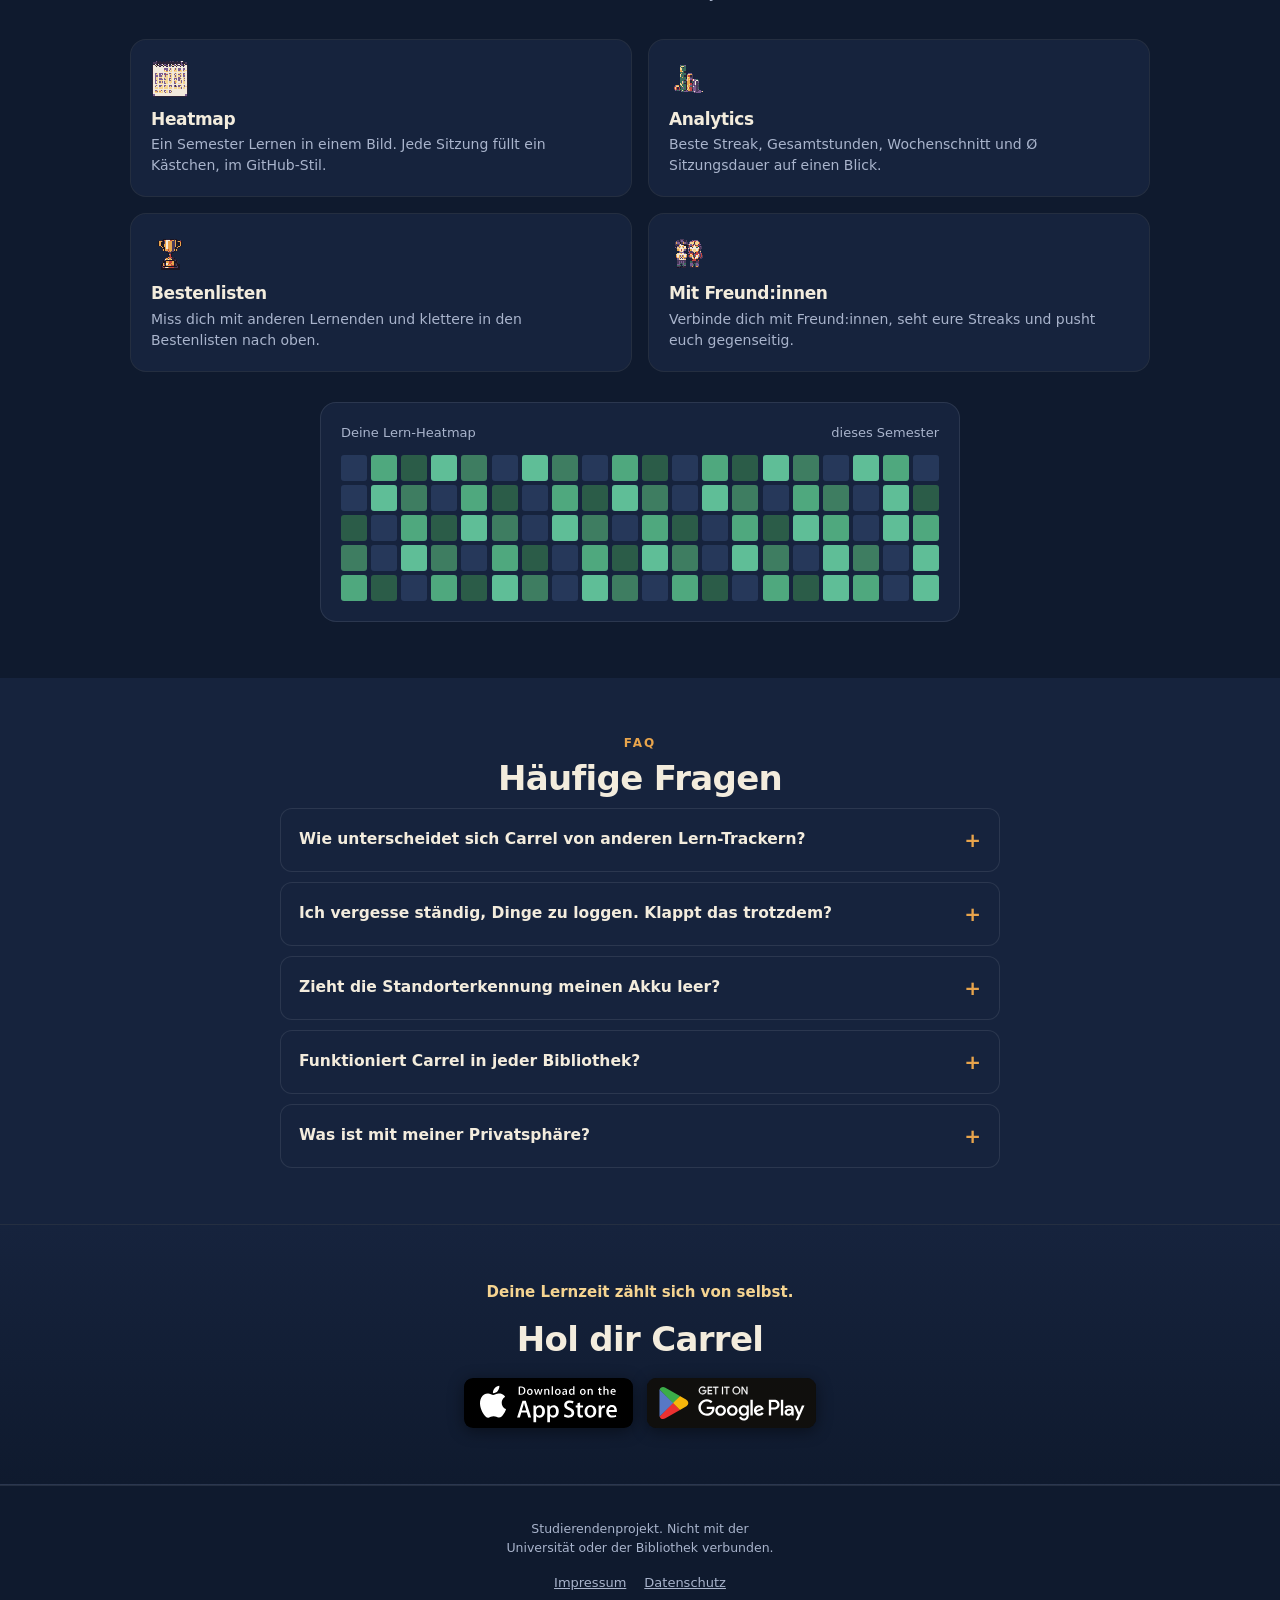
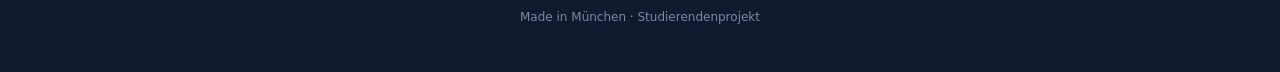
==== commit 38b8878b: "update carrel page" ====
--- a/index.html
+++ b/index.html
@@ -9,6 +9,8 @@
 <title>Carrel · deine Lernzeit zählt sich von selbst</title>
 <link rel="icon" href="assets/img/logo.png">
 <link rel="stylesheet" href="assets/css/styles.css">
+<script>window.goatcounter = { no_onload: true };</script>
+<script data-goatcounter="https://atlanticore09.goatcounter.com/count" async src="//gc.zgo.at/count.js"></script>
 </head>
 <body>
   <nav class="nav">
--- a/assets/css/styles.css
+++ b/assets/css/styles.css
@@ -71,7 +71,10 @@
 .everylib img{width:34px;height:34px;flex:0 0 34px}
 .owl{position:absolute;right:5%;bottom:9%;width:116px;z-index:2;animation:bob 3.6s ease-in-out infinite;filter:drop-shadow(0 8px 16px rgba(0,0,0,.6))}
 @keyframes bob{0%,100%{transform:translateY(0) rotate(-2deg)}50%{transform:translateY(-9px) rotate(2deg)}}
-@media(max-width:640px){.owl{width:66px;right:0;bottom:auto;top:63px}}
+@media(max-width:640px){
+  .hero-inner{padding-top:104px}
+  .owl{width:64px;right:16px;left:auto;bottom:auto;top:18px}
+}
 
 /* ---------- section shell ---------- */
 .sec{padding:56px 0}
